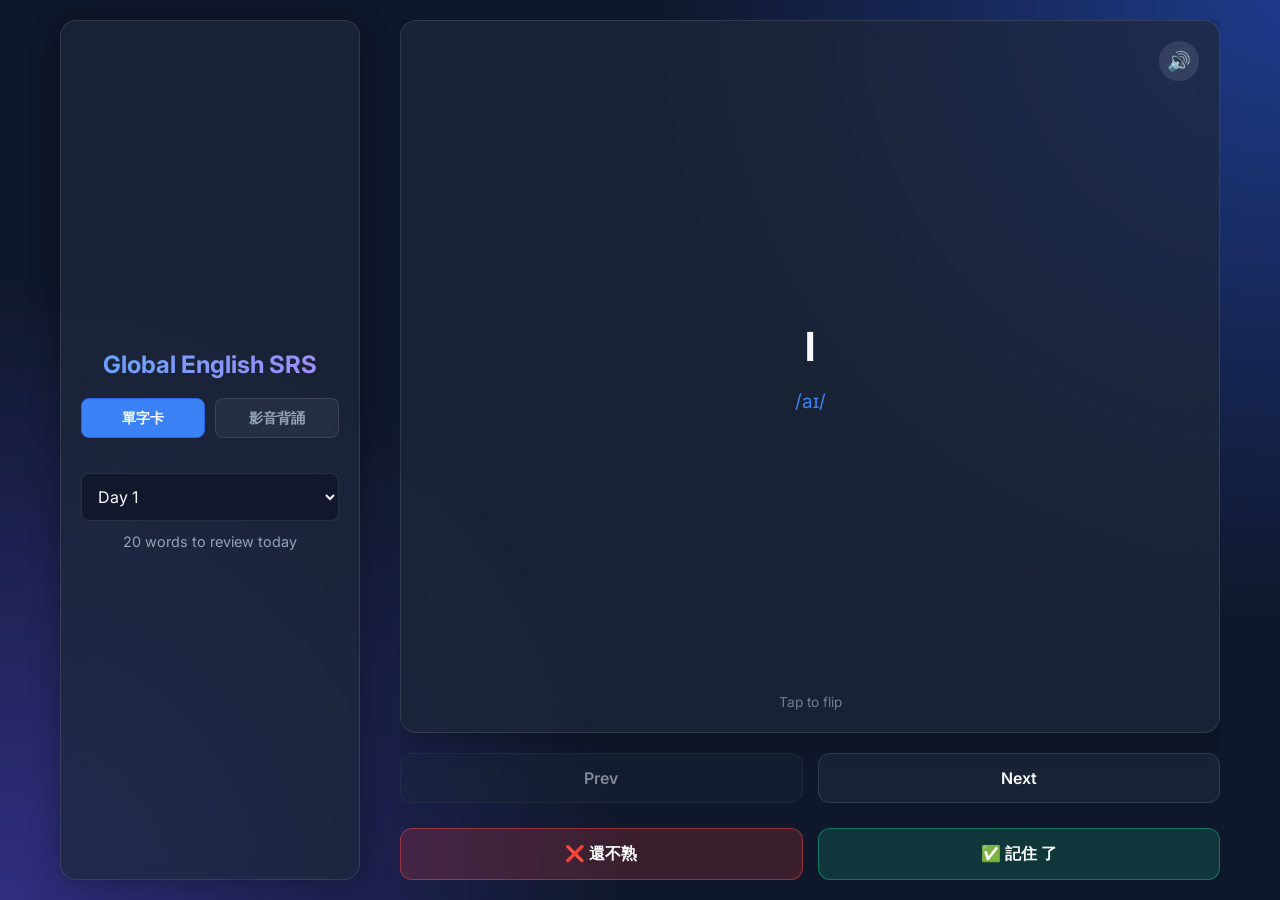
==== tmp_index_from_server.html @ d92a19e8 "feat: 新增影片模組核心邏輯與調試日誌系統" ====
<!DOCTYPE html>
<html lang="zh-TW">
<head>
    <meta charset="UTF-8">
    <meta name="viewport" content="width=device-width, initial-scale=1.0">
    <title>Global English SRS Web App</title>
    <!-- Google Fonts for Modern Typography -->
    <link href="https://fonts.googleapis.com/css2?family=Inter:wght@400;500;600;700&display=swap" rel="stylesheet">
    <link rel="stylesheet" href="css/style.css">
</head>
<body>
    <div class="app-container">
        <!-- Dashboard / Day Selector -->
        <header class="dashboard glass-panel">
            <h1>Global English SRS</h1>
            <div class="module-nav">
                <a href="index.html" class="nav-btn active">單字卡</a>
                <a href="video.html" class="nav-btn">影音背誦</a>
            </div>
            <div class="controls mt-20">
                <select id="day-selector">
                    <!-- Populated by JS -->
                </select>
                <div class="status-summary" id="status-summary">
                    Loading...
                </div>
            </div>
        </header>

        <!-- Main Content Wrapper for PC Split Layout -->
        <div class="main-content">
            <!-- Flashcard Area -->
            <main class="flashcard-container" id="flashcard-container" style="display: none;">
                <div class="scene scene--card">
                    <div class="card" id="flashcard">
                        
                        <!-- Front of card -->
                        <div class="card__face card__face--front glass-panel">
                            <button class="tts-btn" id="tts-front" aria-label="Play pronunciation">🔊</button>
                            <h2 class="word" id="word-front">Word</h2>
                            <p class="phonetic" id="phonetic-front">/wɜːd/</p>
                            <div class="hint-text">Tap to flip</div>
                        </div>

                        <!-- Back of card -->
                        <div class="card__face card__face--back glass-panel">
                            <button class="tts-btn" id="tts-back" aria-label="Play pronunciation">🔊</button>
                            <div class="back-content">
                                <h2 class="word" id="word-back">Word</h2>
                                <p class="meaning" id="meaning-back">翻譯</p>
                                
                                <div class="section">
                                    <h3>Example 例句</h3>
                                    <p class="example" id="example-back">Example sentence here.</p>
                                </div>
                                
                                <div class="section" id="hint-section">
                                    <h3>Hint 記憶提示</h3>
                                    <p class="hint" id="hint-back">Memory hint here.</p>
                                </div>

                                <div class="section" id="pronunciation-section">
                                    <h3>Pronunciation 發音要點</h3>
                                    <p class="pronunciation" id="pronunciation-back">Pronunciation tip here.</p>
                                </div>
                            </div>
                        </div>
                    </div>
                </div>

                <!-- Controls -->
                <div class="action-controls">
                    <!-- Navigation -->
                    <button class="btn secondary" id="prev-btn">Prev</button>
                    <button class="btn secondary" id="next-btn">Next</button>
                </div>
                
                <div class="srs-controls" id="srs-controls">
                    <!-- Status marking -->
                    <button class="btn srs-btn bad" id="mark-bad-btn">❌ 還不熟</button>
                    <button class="btn srs-btn good" id="mark-good-btn">✅ 記住 了</button>
                </div>
            </main>
            
            <!-- Empty State -->
            <div class="empty-state glass-panel" id="empty-state">
                <h2>You've finished this lesson!</h2>
                <p>Great job! Select another day to continue learning.</p>
                <button class="btn primary mt-20" id="reset-day-btn">Review Again</button>
            </div>
        </div>
    </div>

    <script src="js/storage.js"></script>
    <script src="js/tts.js"></script>
    <script src="js/app.js"></script>
</body>
</html>
---- css/style.css ----
/* Global Styles & Variables */
:root {
    --bg-color: #0f172a;
    --text-primary: #f8fafc;
    --text-secondary: #94a3b8;
    --accent-color: #3b82f6;
    --accent-hover: #2563eb;
    --glass-bg: rgba(30, 41, 59, 0.7);
    --glass-border: rgba(255, 255, 255, 0.1);
    --danger: #ef4444;
    --success: #10b981;
}

* {
    box-sizing: border-box;
    margin: 0;
    padding: 0;
}

body {
    font-family: 'Inter', -apple-system, BlinkMacSystemFont, "Segoe UI", Roboto, Helvetica, Arial, sans-serif;
    background-color: var(--bg-color);
    background-image: radial-gradient(circle at top right, #1e3a8a 0%, transparent 40%),
                      radial-gradient(circle at bottom left, #312e81 0%, transparent 40%);
    background-attachment: fixed;
    color: var(--text-primary);
    /* Mobile-first: Full viewport lock */
    height: 100dvh;
    overflow: hidden;
    display: flex;
    justify-content: center;
    line-height: 1.5;
}

.app-container {
    width: 100%;
    max-width: 1200px;
    height: 100%;
    padding: 20px;
    display: flex;
    flex-direction: column;
    gap: 20px;
}

/* Glassmorphism Utilities */
.glass-panel {
    background: var(--glass-bg);
    backdrop-filter: blur(12px);
    -webkit-backdrop-filter: blur(12px);
    border: 1px solid var(--glass-border);
    border-radius: 16px;
    box-shadow: 0 4px 30px rgba(0, 0, 0, 0.3);
}

/* Dashboard Header */
.dashboard {
    padding: 20px;
    text-align: center;
    flex-shrink: 0;
}

.dashboard h1 {
    font-size: 1.5rem;
    font-weight: 700;
    margin-bottom: 15px;
    background: linear-gradient(90deg, #60a5fa, #a78bfa);
    -webkit-background-clip: text;
    -webkit-text-fill-color: transparent;
}

.module-nav {
    display: flex;
    gap: 10px;
    margin-bottom: 15px;
}

.nav-btn {
    flex: 1;
    padding: 8px;
    text-decoration: none;
    color: var(--text-secondary);
    background: rgba(255, 255, 255, 0.05);
    border: 1px solid var(--glass-border);
    border-radius: 8px;
    font-size: 0.9rem;
    font-weight: 600;
    transition: all 0.2s;
}

.nav-btn:hover {
    background: rgba(255, 255, 255, 0.1);
}

.nav-btn.active {
    color: #fff;
    background: var(--accent-color);
    border-color: var(--accent-hover);
}

.controls {
    display: flex;
    flex-direction: column;
    gap: 10px;
}

select {
    width: 100%;
    padding: 12px;
    border-radius: 8px;
    background: rgba(15, 23, 42, 0.8);
    color: var(--text-primary);
    border: 1px solid var(--glass-border);
    font-size: 1rem;
    font-family: 'Inter', sans-serif;
    cursor: pointer;
    outline: none;
}

select:focus {
    border-color: var(--accent-color);
}

.status-summary {
    font-size: 0.9rem;
    color: var(--text-secondary);
}

/* Main Content Wrapper */
.main-content {
    flex: 1;
    display: flex;
    flex-direction: column;
    overflow: hidden; /* Contains the flexible flashcard area */
}

/* Flashcard Area */
.flashcard-container {
    display: flex;
    flex-direction: column;
    gap: 20px;
    flex: 1;
    overflow: hidden;
}

.scene {
    width: 100%;
    flex: 1; /* Automatically fills available height */
    perspective: 1000px;
}

.card {
    width: 100%;
    height: 100%;
    position: relative;
    transition: transform 0.6s;
    transform-style: preserve-3d;
    cursor: pointer;
}

.card.is-flipped {
    transform: rotateY(180deg);
}

.card__face {
    position: absolute;
    width: 100%;
    height: 100%;
    -webkit-backface-visibility: hidden;
    backface-visibility: hidden;
    display: flex;
    flex-direction: column;
    justify-content: center;
    align-items: center;
    padding: 30px;
    text-align: center;
    overflow-y: auto; /* Allow internal scrolling if content is long */
}

.card__face--back {
    transform: rotateY(180deg);
    justify-content: flex-start;
}

/* Card Content */
.word {
    font-size: 2.5rem;
    font-weight: 700;
    margin-bottom: 10px;
    color: var(--text-primary);
}

.phonetic {
    font-size: 1.2rem;
    color: var(--accent-color);
    margin-bottom: 20px;
}

.hint-text {
    font-size: 0.85rem;
    color: var(--text-secondary);
    position: absolute;
    bottom: 20px;
    opacity: 0.7;
}

.tts-btn {
    position: absolute;
    top: 20px;
    right: 20px;
    background: rgba(255, 255, 255, 0.1);
    border: none;
    border-radius: 50%;
    width: 40px;
    height: 40px;
    font-size: 1.2rem;
    cursor: pointer;
    display: flex;
    justify-content: center;
    align-items: center;
    transition: background 0.3s;
}

.tts-btn:hover {
    background: rgba(255, 255, 255, 0.2);
}

.back-content {
    width: 100%;
    text-align: left;
    margin-top: 40px;
}

.back-content .word {
    font-size: 1.8rem;
    margin-bottom: 5px;
}

.back-content .meaning {
    font-size: 1.2rem;
    font-weight: 600;
    color: var(--accent-color);
    margin-bottom: 20px;
}

.section {
    margin-bottom: 15px;
    padding-top: 15px;
    border-top: 1px solid var(--glass-border);
}

.section h3 {
    font-size: 0.8rem;
    text-transform: uppercase;
    letter-spacing: 1px;
    color: var(--text-secondary);
    margin-bottom: 5px;
}

.section p {
    font-size: 0.95rem;
    color: #e2e8f0;
}

/* Controls */
.action-controls, .srs-controls {
    display: flex;
    justify-content: space-between;
    gap: 15px;
    flex-shrink: 0;
}

.srs-controls {
    margin-top: 5px;
}

.btn {
    flex: 1;
    padding: 14px;
    border: none;
    border-radius: 12px;
    font-size: 1rem;
    font-weight: 600;
    font-family: 'Inter', sans-serif;
    cursor: pointer;
    transition: all 0.2s;
}

.btn.secondary {
    background: var(--glass-bg);
    color: var(--text-primary);
    border: 1px solid var(--glass-border);
}

.btn.secondary:hover {
    background: rgba(255, 255, 255, 0.1);
}

.btn.primary {
    background: var(--accent-color);
    color: #fff;
}

.btn.primary:hover {
    background: var(--accent-hover);
}

.srs-btn {
    color: #fff;
}

.srs-btn.bad {
    background: rgba(239, 68, 68, 0.2);
    border: 1px solid rgba(239, 68, 68, 0.5);
}

.srs-btn.bad:hover {
    background: rgba(239, 68, 68, 0.4);
}

.srs-btn.good {
    background: rgba(16, 185, 129, 0.2);
    border: 1px solid rgba(16, 185, 129, 0.5);
}

.srs-btn.good:hover {
    background: rgba(16, 185, 129, 0.4);
}

/* Empty State */
.empty-state {
    display: none;
    text-align: center;
    padding: 40px 20px;
    flex-direction: column;
    align-items: center;
    justify-content: center;
    height: 100%;
}

.empty-state h2 {
    font-size: 1.5rem;
    margin-bottom: 10px;
    color: var(--success);
}

.empty-state p {
    color: var(--text-secondary);
}

.empty-state .btn {
    flex: none;
    min-width: 200px;
}

.mt-20 {
    margin-top: 20px;
}

/* Scrollbar styling */
::-webkit-scrollbar {
    width: 6px;
}
::-webkit-scrollbar-track {
    background: transparent;
}
::-webkit-scrollbar-thumb {
    background: rgba(255, 255, 255, 0.2);
    border-radius: 3px;
}

/* Tablet & PC / Split Layout overrides */
@media (min-width: 768px) {
    .app-container {
        flex-direction: row;
        align-items: stretch;
        gap: 40px;
    }

    .dashboard {
        width: 300px;
        height: 100%;
        display: flex;
        flex-direction: column;
        justify-content: center;
    }

    .main-content {
        flex: 1;
        justify-content: center;
    }
}
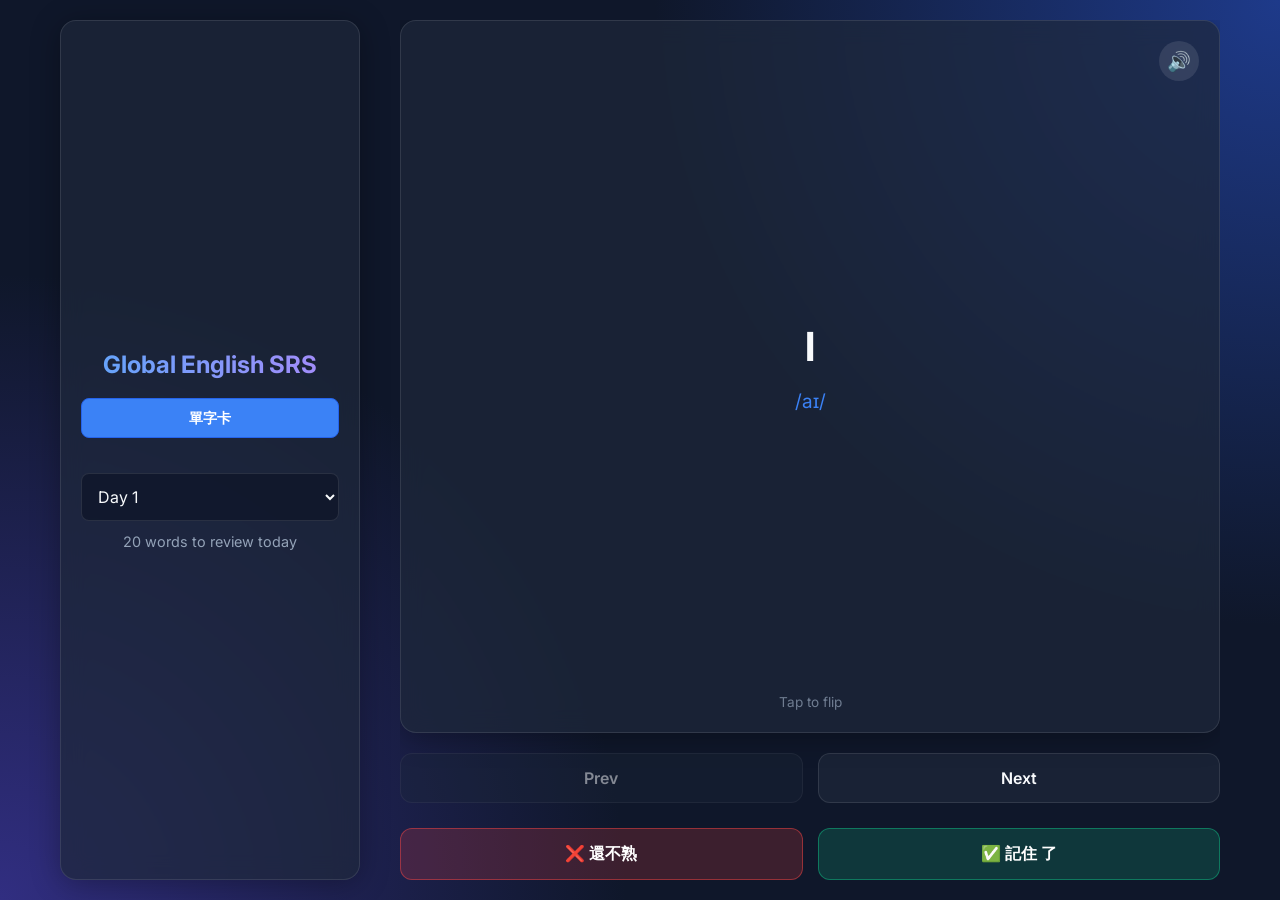
==== commit 2909eaac: "fix: 注釋掉影音背誦連結以避免錯誤 Co-authored-by: Copilot <copilot@github.com>" ====
--- a/tmp_index_from_server.html
+++ b/tmp_index_from_server.html
@@ -15,7 +15,7 @@
             <h1>Global English SRS</h1>
             <div class="module-nav">
                 <a href="index.html" class="nav-btn active">單字卡</a>
-                <a href="video.html" class="nav-btn">影音背誦</a>
+                <!-- <a href="video.html" class="nav-btn">影音背誦</a> -->
             </div>
             <div class="controls mt-20">
                 <select id="day-selector">
